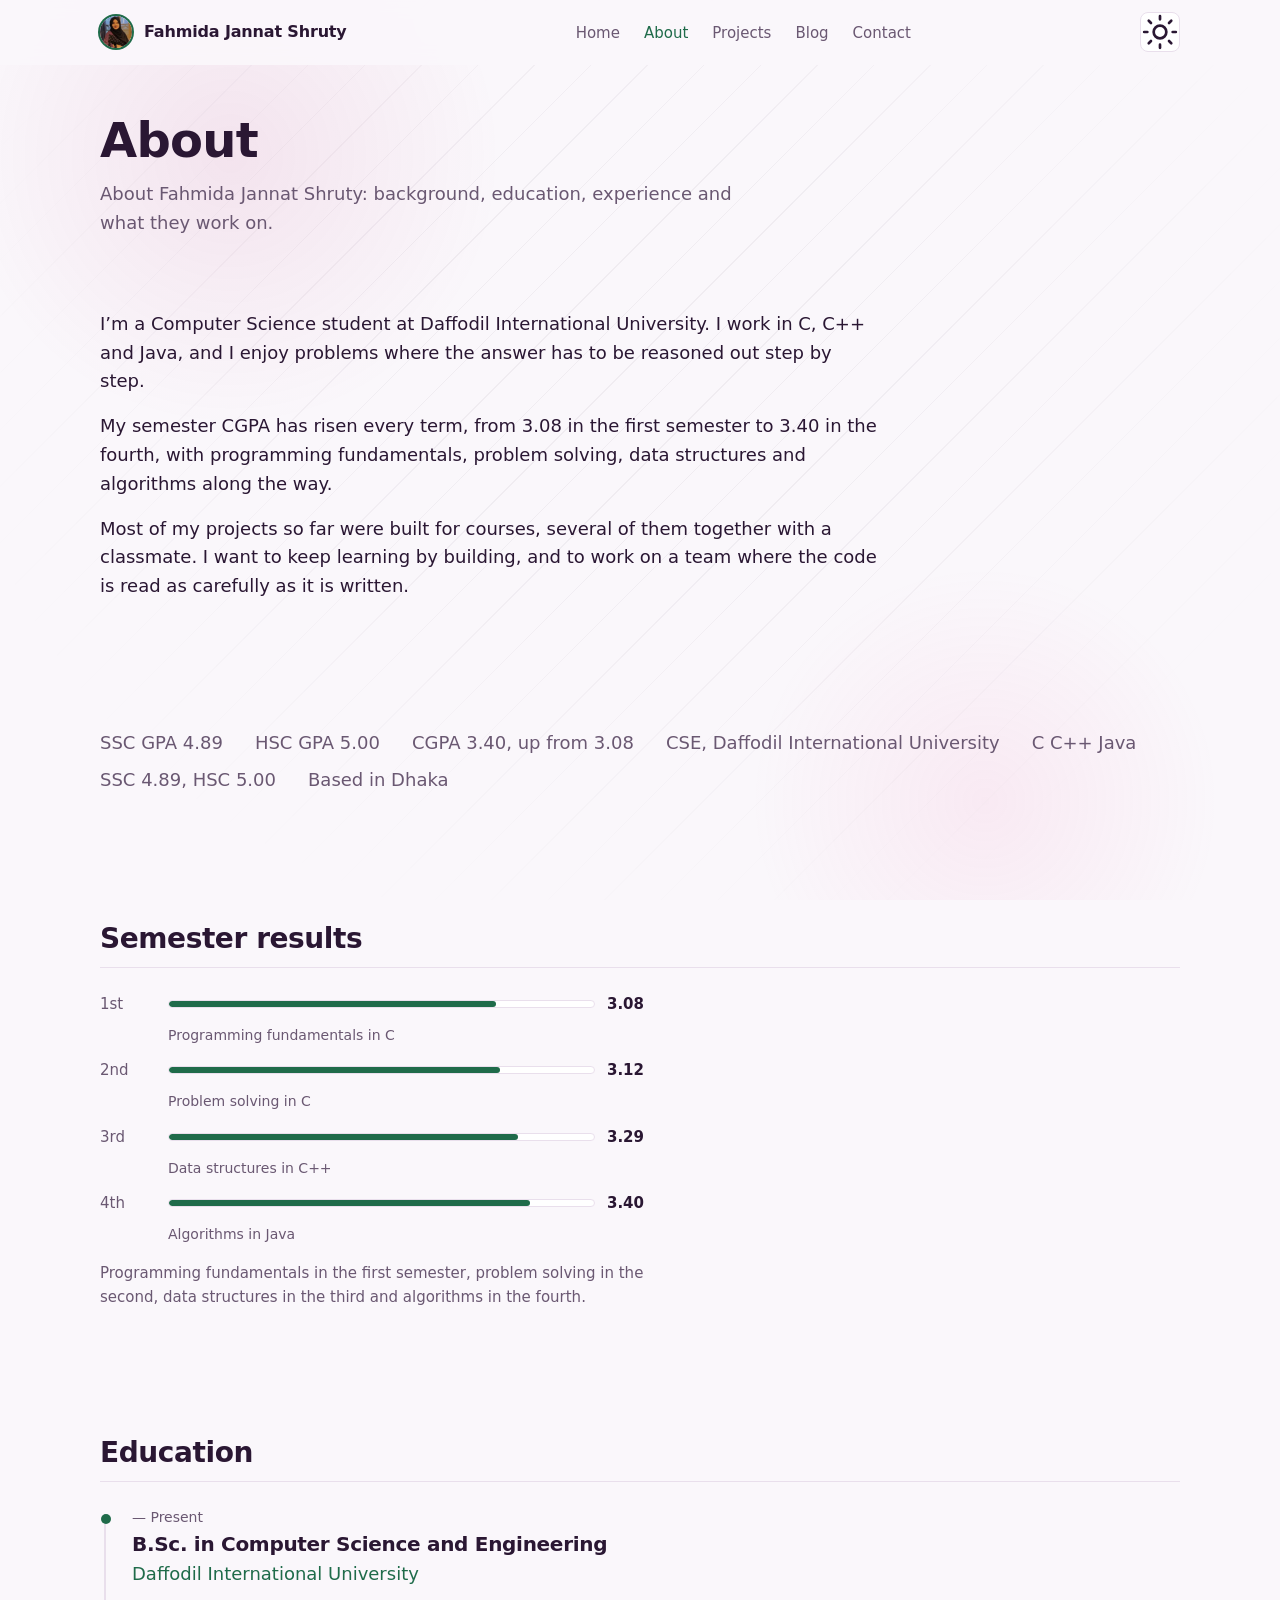
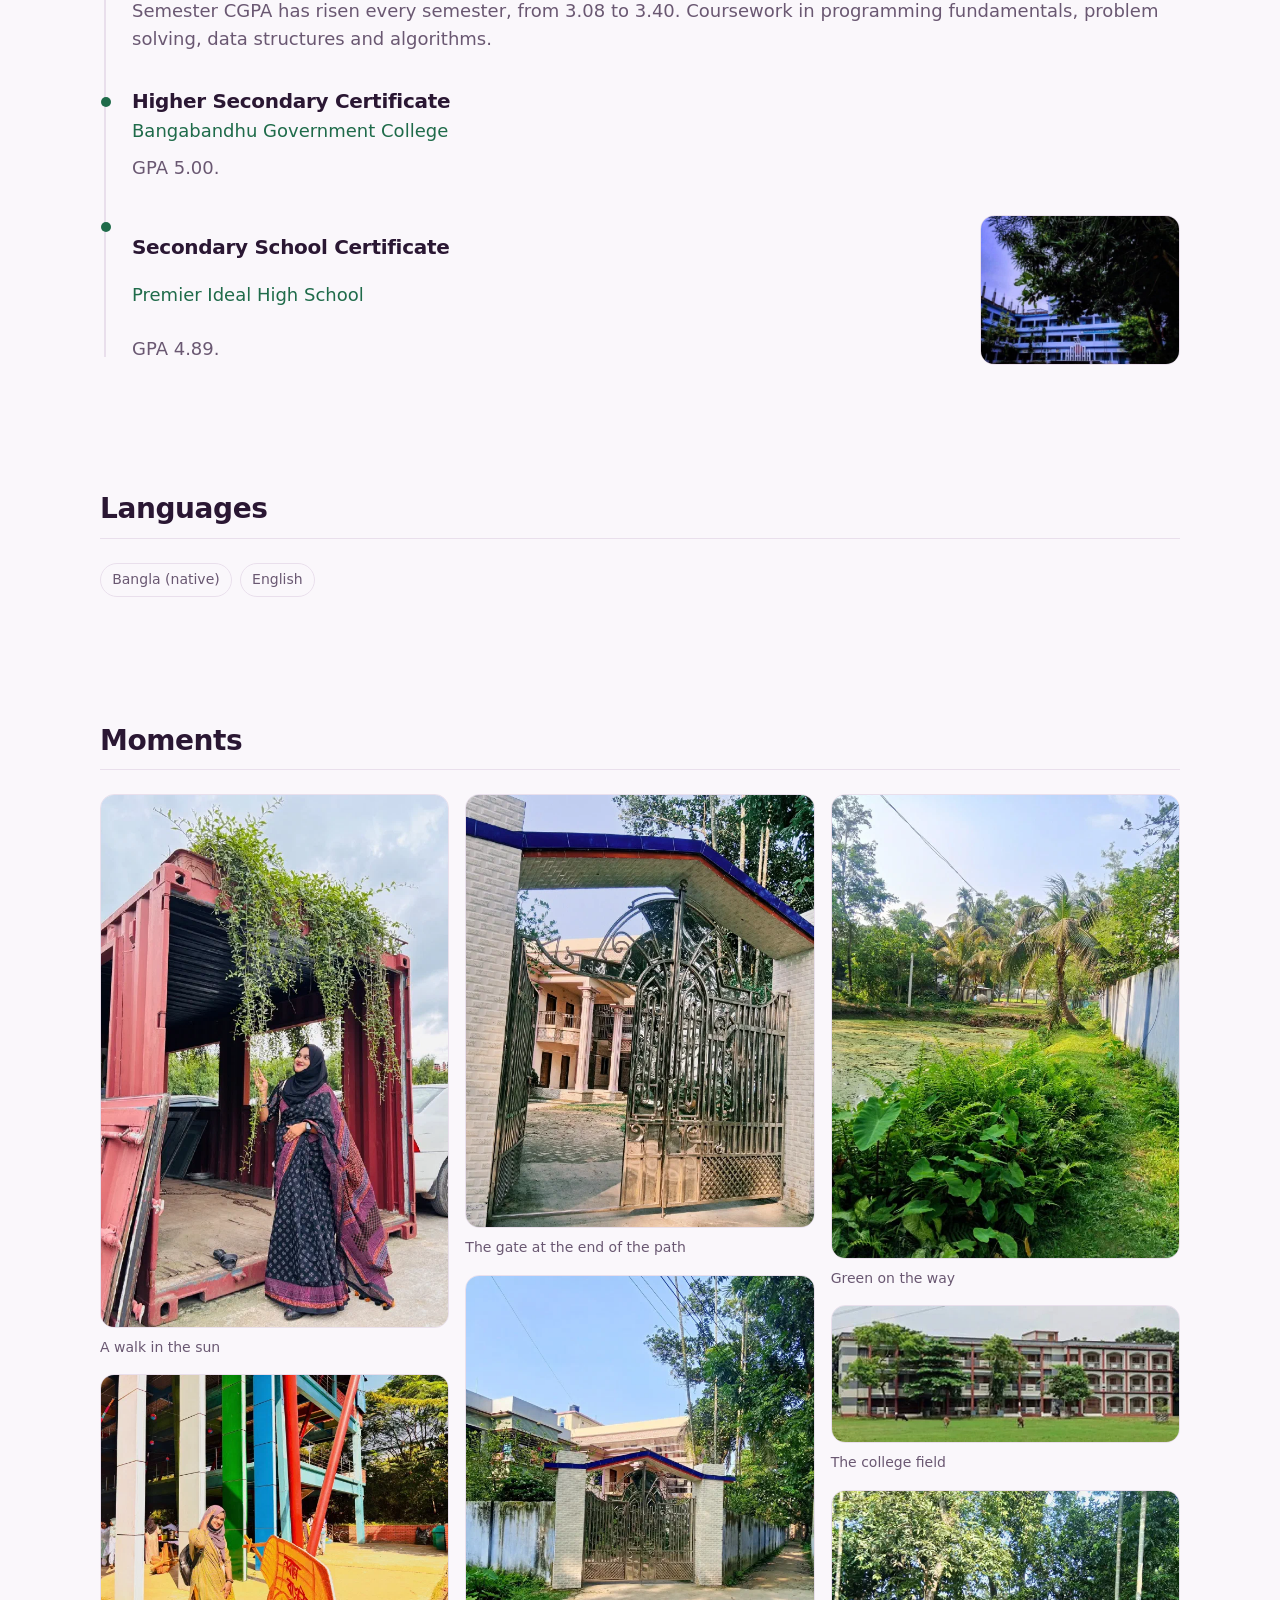
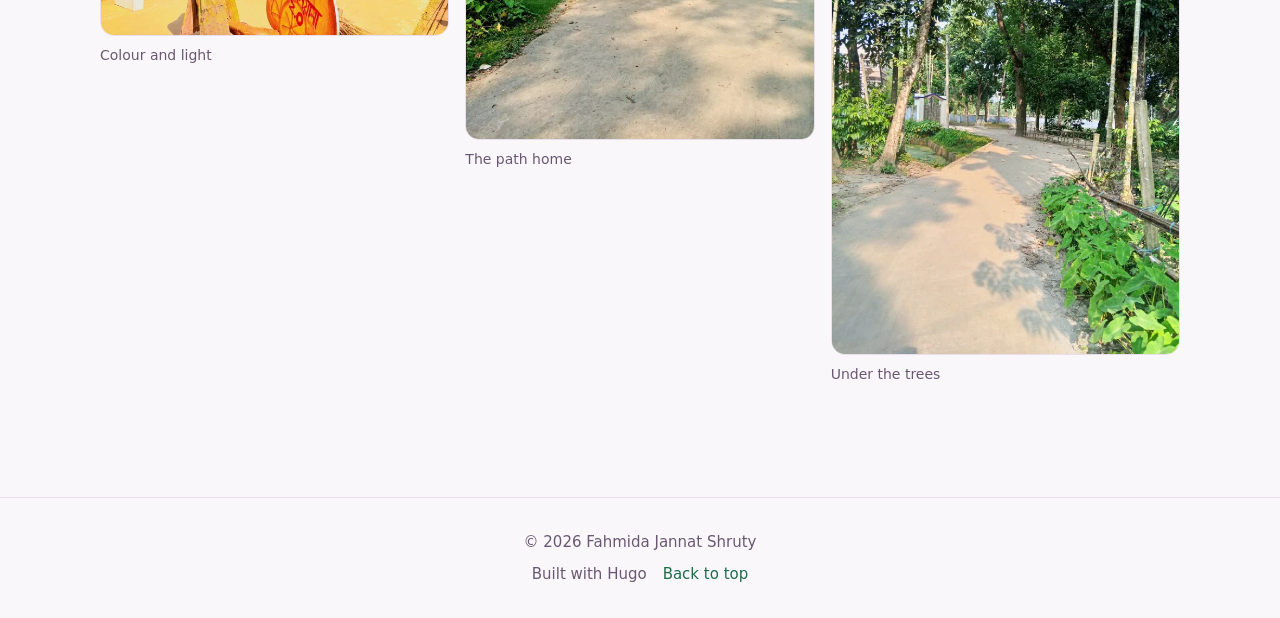
==== docs/about/index.html @ 02157980 "Add files via upload" ====
<!doctype html><html lang=en-US data-style=orchid data-layout=typographic data-theme=light><head><meta charset=utf-8><meta name=viewport content="width=device-width,initial-scale=1"><title>About — Fahmida Jannat Shruty</title><meta name=description content="About Fahmida Jannat Shruty: background, education, experience and what they work on."><link rel=canonical href=https://shruty.github.io/about/><meta property="og:type" content="article"><meta property="og:site_name" content="Fahmida Jannat Shruty"><meta property="og:title" content="About"><meta property="og:description" content="About Fahmida Jannat Shruty: background, education, experience and what they work on."><meta property="og:url" content="https://shruty.github.io/about/"><meta property="og:image" content="https://shruty.github.io/photos/avatar_hu_68aa7470102f5f14.jpg"><meta name=twitter:card content="summary_large_image"><link rel=icon type=image/svg+xml href=../favicon.svg><style>@font-face{font-family:space grotesk;font-style:normal;font-weight:300 700;font-display:swap;src:url(/fonts/space-grotesk-latin-variable.woff2)format("woff2")}@font-face{font-family:figtree;font-style:normal;font-weight:400 900;font-display:swap;src:url(/fonts/figtree-latin-variable.woff2)format("woff2")}</style><link rel=preload href=../fonts/space-grotesk-latin-variable.woff2 as=font type=font/woff2 crossorigin><link rel=stylesheet href=../css/site.min.d1e6fd24b78afa8076de297e86597bc807f535bccb686b28290a8ad70b3fa721.css integrity="sha256-0eb9JLeK+oB23il+hll7yAf1NbzLaGsoKQqK1ws/pyE="><script type=application/ld+json>{"@context":"https://schema.org","@type":"Person","address":{"@type":"PostalAddress","addressLocality":"Dhaka, Bangladesh"},"description":"I'm a Computer Science student at Daffodil International University. I work in C, C++ and Java, and I enjoy problems where the answer has to be reasoned out step by step.\n\nMy semester CGPA has risen every term, from 3.08 in the first semester to 3.40 in the fourth, with programming fundamentals, problem solving, data structures and algorithms along the way.\n\nMost of my projects so far were built for courses, several of them together with a classmate. I want to keep learning by building, and to work on a team where the code is read as carefully as it is written.","email":"shruty@example.com","image":"https://shruty.github.io/photos/avatar_hu_56fedb65d13e8ddb.webp","jobTitle":"CSE student \u0026 programmer","name":"Fahmida Jannat Shruty","sameAs":["",""],"url":"https://shruty.github.io/"}</script><script>(function(){try{var e=localStorage.getItem("theme"),t=window.matchMedia("(prefers-color-scheme: dark)").matches,n=e?e==="dark"?"dark":"light":t?"dark":"light";document.documentElement.setAttribute("data-theme",n)}catch{}})()</script></head><body class=layout--typographic><div class="page-bg page-bg--lines" aria-hidden=true><span class="page-bg__glow page-bg__glow--one"></span>
<span class="page-bg__glow page-bg__glow--two"></span></div><a class=skip-link href=#main>Skip to content</a><header class=site-header><div class="container site-header__inner"><a class=site-header__brand href=../><span class=site-header__avatar-wrap aria-hidden=true><img class=site-header__avatar src=../photos/avatar_hu_d6a264ecdbf94248.webp width=96 height=123 alt loading=lazy decoding=async>
</span><span class=site-header__name>Fahmida Jannat Shruty</span></a><nav class=site-nav id=site-nav aria-label=Main><ul class=site-nav__list><li><a href=../>Home</a></li><li><a href=../about/ aria-current=page>About</a></li><li><a href=../projects/>Projects</a></li><li><a href=../blog/>Blog</a></li><li><a href=../contact/>Contact</a></li></ul></nav><div class=site-header__actions><button class=theme-toggle id=theme-toggle type=button aria-pressed=false aria-label="Switch to dark theme">
<svg class="icon-sun" viewBox="0 0 24 24" fill="none" stroke="currentColor" stroke-width="1.7" stroke-linecap="round" stroke-linejoin="round" aria-hidden="true" focusable="false"><circle cx="12" cy="12" r="4"/><path d="M12 2v2m0 16v2M4.9 4.9l1.4 1.4M17.7 17.7l1.4 1.4M2 12h2m16 0h2M4.9 19.1l1.4-1.4M17.7 6.3l1.4-1.4"/></svg>
<svg class="icon-moon" viewBox="0 0 24 24" fill="none" stroke="currentColor" stroke-width="1.7" stroke-linecap="round" stroke-linejoin="round" aria-hidden="true" focusable="false"><path d="M21 12.8A9 9 0 1111.2 3a7 7 0 009.8 9.8z"/></svg>
</button>
<button class=menu-toggle id=menu-toggle type=button aria-expanded=false aria-controls=site-nav aria-label="Open menu">
<svg class="icon" viewBox="0 0 24 24" fill="none" stroke="currentColor" stroke-width="1.7" stroke-linecap="round" stroke-linejoin="round" aria-hidden="true" focusable="false"><path d="M3 6h18M3 12h18M3 18h18"/></svg></button></div></div></header><main id=main><section class=page-head><div class=container><h1 class=page-head__title>About</h1><p class=page-head__lead>About Fahmida Jannat Shruty: background, education, experience and what they work on.</p></div></section><section class=section><div class=container><div class=bio><p>I&rsquo;m a Computer Science student at Daffodil International University. I work in C, C++ and Java, and I enjoy problems where the answer has to be reasoned out step by step.</p><p>My semester CGPA has risen every term, from 3.08 in the first semester to 3.40 in the fourth, with programming fundamentals, problem solving, data structures and algorithms along the way.</p><p>Most of my projects so far were built for courses, several of them together with a classmate. I want to keep learning by building, and to work on a team where the code is read as carefully as it is written.</p></div></div></section><section class="section section--facts"><div class=container><ul class=facts><li class=facts__item>SSC GPA 4.89</li><li class=facts__item>HSC GPA 5.00</li><li class=facts__item>CGPA 3.40, up from 3.08</li><li class=facts__item>CSE, Daffodil International University</li><li class=facts__item>C C++ Java</li><li class=facts__item>SSC 4.89, HSC 5.00</li><li class=facts__item>Based in Dhaka</li></ul></div></section><section class="section section--grades"><div class=container><h2 class=section__title>Semester results</h2><ul class=grades><li class=grades__item><span class=grades__label>1st</span>
<span class=grades__bar aria-hidden=true><span class=grades__fill style=--grades-pct:77.0%></span>
</span><span class=grades__value>3.08</span>
<span class=grades__focus>Programming fundamentals in C</span></li><li class=grades__item><span class=grades__label>2nd</span>
<span class=grades__bar aria-hidden=true><span class=grades__fill style=--grades-pct:78.0%></span>
</span><span class=grades__value>3.12</span>
<span class=grades__focus>Problem solving in C</span></li><li class=grades__item><span class=grades__label>3rd</span>
<span class=grades__bar aria-hidden=true><span class=grades__fill style=--grades-pct:82.2%></span>
</span><span class=grades__value>3.29</span>
<span class=grades__focus>Data structures in C++</span></li><li class=grades__item><span class=grades__label>4th</span>
<span class=grades__bar aria-hidden=true><span class=grades__fill style=--grades-pct:85.0%></span>
</span><span class=grades__value>3.40</span>
<span class=grades__focus>Algorithms in Java</span></li></ul><p class=grades__note>Programming fundamentals in the first semester, problem solving in the second, data structures in the third and algorithms in the fourth.</p></div></section><section class="section section--education"><div class=container><h2 class=section__title>Education</h2><ol class=timeline><li class=timeline__item><span class=timeline__dot aria-hidden=true></span><p class=timeline__date>— Present</p><h3 class=timeline__title>B.Sc. in Computer Science and Engineering</h3><p class=timeline__org>Daffodil International University</p><p class=timeline__detail>Semester CGPA has risen every semester, from 3.08 to 3.40. Coursework in programming fundamentals, problem solving, data structures and algorithms.</p></li><li class=timeline__item><span class=timeline__dot aria-hidden=true></span><p class=timeline__date></p><h3 class=timeline__title>Higher Secondary Certificate</h3><p class=timeline__org>Bangabandhu Government College</p><p class=timeline__detail>GPA 5.00.</p></li><li class="timeline__item timeline__item--with-photo"><span class=timeline__dot aria-hidden=true></span><p class=timeline__date></p><h3 class=timeline__title>Secondary School Certificate</h3><p class=timeline__org>Premier Ideal High School</p><p class=timeline__detail>GPA 4.89.</p><div class=timeline__media><img src=../photos/edu-3_hu_98fab7e9777322ff.webp srcset="../photos/edu-3_hu_98fab7e9777322ff.webp 480w, ../photos/edu-3_hu_c82eab82dd700d9f.webp 868w" sizes="(max-width: 720px) 100vw, 200px" width=480 height=458 alt="Premier Ideal High School photo" class=timeline__img loading=lazy decoding=async></div></li></ol></div></section><section class="section section--languages"><div class=container><h2 class=section__title>Languages</h2><ul class=skills__items><li class=pill>Bangla (native)</li><li class=pill>English</li></ul></div></section><section class="section section--gallery" id=gallery><div class=container><h2 class=section__title>Moments</h2><ul class=gallery><li class=gallery__item><button class=gallery__button type=button data-lightbox-src=../photos/gallery/moment-1_hu_9b8fba60d9e57c95.webp data-lightbox-alt="A walk in the sun" data-lightbox-caption="A walk in the sun">
<img class=gallery__img src=../photos/gallery/moment-1_hu_9e24b77e857daa34.webp width=640 height=980 alt="A walk in the sun" loading=lazy decoding=async>
<span class=gallery__caption aria-hidden=true>A walk in the sun</span></button></li><li class=gallery__item><button class=gallery__button type=button data-lightbox-src=../photos/gallery/moment-2_hu_89fbbf055d561de8.webp data-lightbox-alt="Colour and light" data-lightbox-caption="Colour and light">
<img class=gallery__img src=../photos/gallery/moment-2_hu_3f772bf811a012ea.webp width=640 height=480 alt="Colour and light" loading=lazy decoding=async>
<span class=gallery__caption aria-hidden=true>Colour and light</span></button></li><li class=gallery__item><button class=gallery__button type=button data-lightbox-src=../photos/gallery/gate_hu_f8d7190be7d67afa.webp data-lightbox-alt="The gate at the end of the path" data-lightbox-caption="The gate at the end of the path">
<img class=gallery__img src=../photos/gallery/gate_hu_286d167864d486a7.webp width=640 height=797 alt="The gate at the end of the path" loading=lazy decoding=async>
<span class=gallery__caption aria-hidden=true>The gate at the end of the path</span></button></li><li class=gallery__item><button class=gallery__button type=button data-lightbox-src=../photos/gallery/path_hu_97eca7948548c0b4.webp data-lightbox-alt="The path home" data-lightbox-caption="The path home">
<img class=gallery__img src=../photos/gallery/path_hu_7228862a2c09d7cc.webp width=640 height=853 alt="The path home" loading=lazy decoding=async>
<span class=gallery__caption aria-hidden=true>The path home</span></button></li><li class=gallery__item><button class=gallery__button type=button data-lightbox-src=../photos/gallery/green_hu_750ab3401ebd2712.webp data-lightbox-alt="Green on the way" data-lightbox-caption="Green on the way">
<img class=gallery__img src=../photos/gallery/green_hu_439dc48547b59c64.webp width=640 height=853 alt="Green on the way" loading=lazy decoding=async>
<span class=gallery__caption aria-hidden=true>Green on the way</span></button></li><li class=gallery__item><button class=gallery__button type=button data-lightbox-src=../photos/gallery/college_hu_e313ee4f2dafd57b.webp data-lightbox-alt="The college field" data-lightbox-caption="The college field">
<img class=gallery__img src=../photos/gallery/college_hu_9d874476e7ae9b25.webp width=640 height=251 alt="The college field" loading=lazy decoding=async>
<span class=gallery__caption aria-hidden=true>The college field</span></button></li><li class=gallery__item><button class=gallery__button type=button data-lightbox-src=../photos/gallery/trees_hu_f1c841b1675f166c.webp data-lightbox-alt="Under the trees" data-lightbox-caption="Under the trees">
<img class=gallery__img src=../photos/gallery/trees_hu_18b3cd13aafb1391.webp width=640 height=853 alt="Under the trees" loading=lazy decoding=async>
<span class=gallery__caption aria-hidden=true>Under the trees</span></button></li></ul></div></section></main><footer class=site-footer><div class="container site-footer__inner"><p class=site-footer__copy>&copy; 2026 Fahmida Jannat Shruty</p><p class=site-footer__meta><span>Built with Hugo</span>
<a href=#main class=site-footer__top>Back to top</a></p></div></footer><dialog class=lightbox id=lightbox aria-label="Enlarged image"><div class=lightbox__inner><img class=lightbox__img src alt aria-hidden=true><p class=lightbox__caption hidden></p></div><form method=dialog class=lightbox__close-form><button class=lightbox__close type=submit aria-label="Close image">
<span aria-hidden=true>&#215;</span></button></form></dialog><script src=../js/theme.min.14aecf5eef3204328cf4b04181f04aae7720658917c97ae345e6bbc055850e3c.js integrity="sha256-FK7PXu8yBDKM9LBBgfBKrncgZYkXyXrjRea7wFWFDjw=" defer></script></body></html>
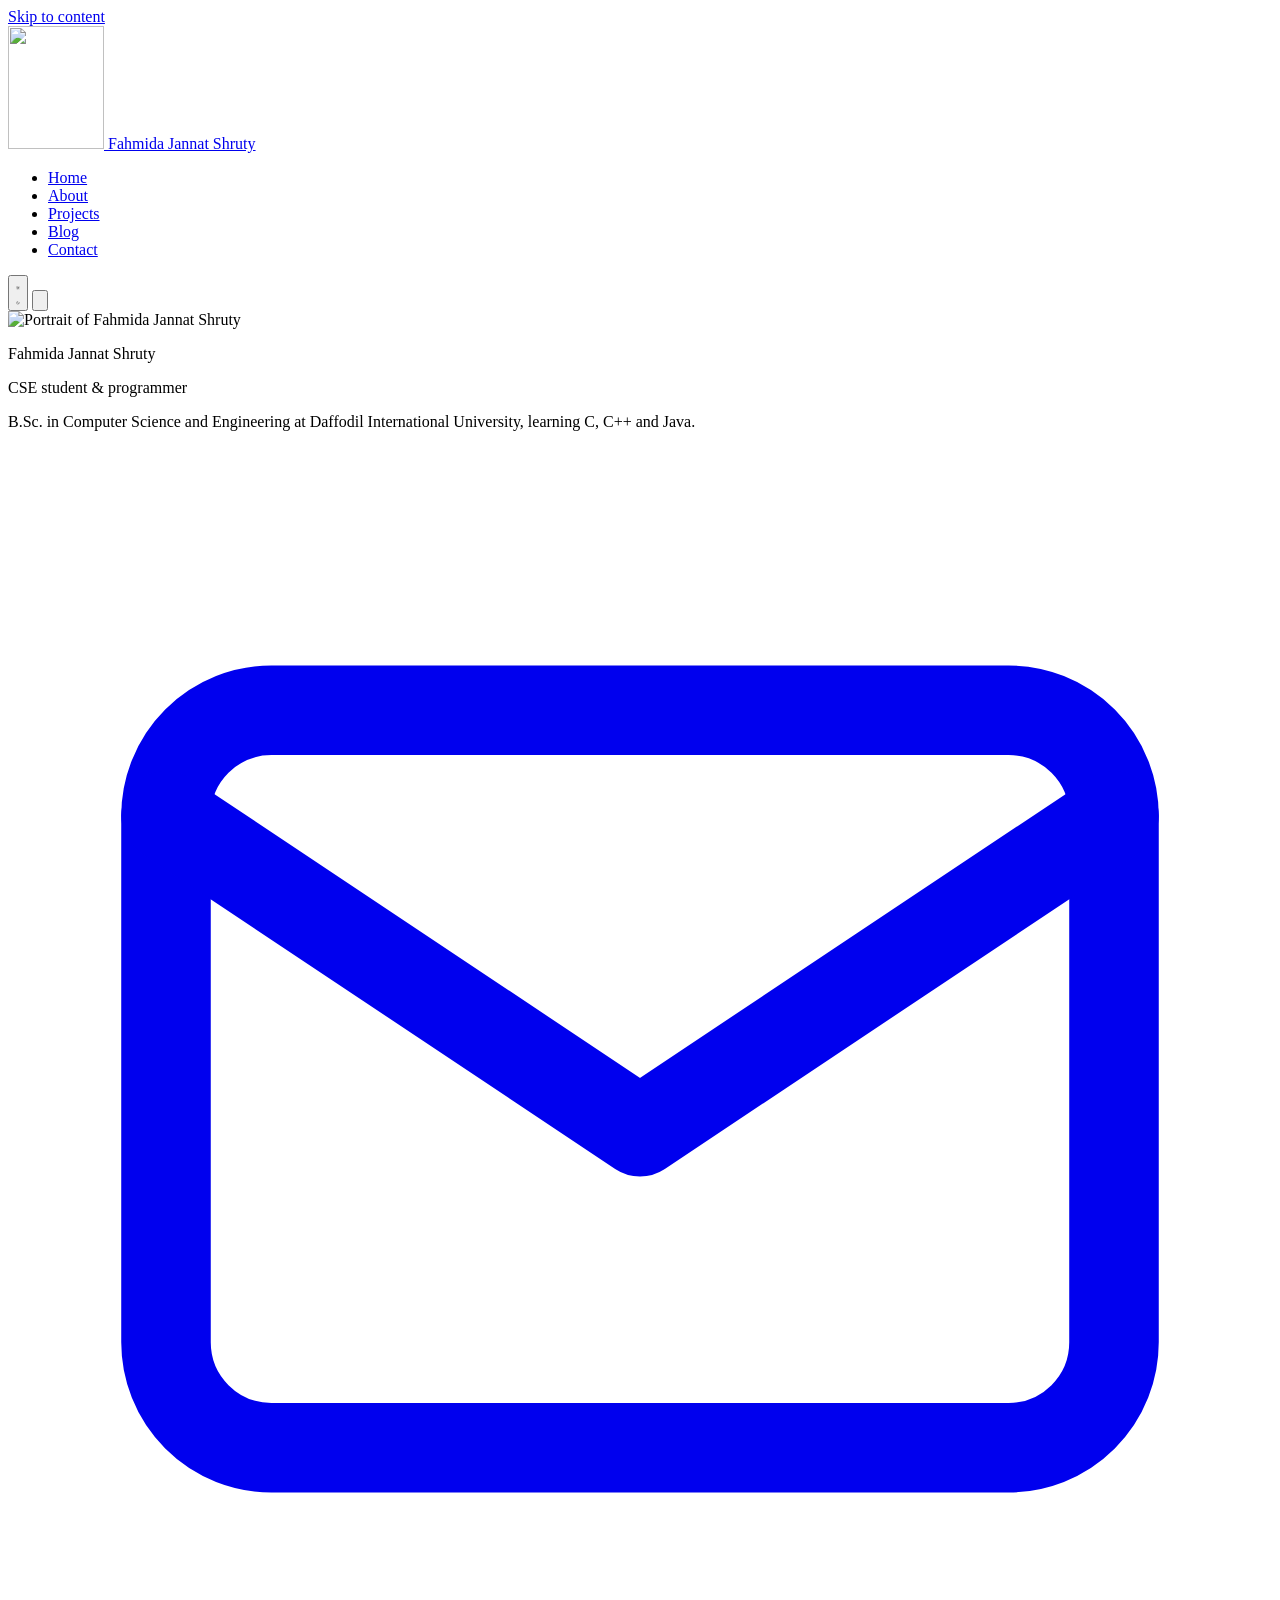
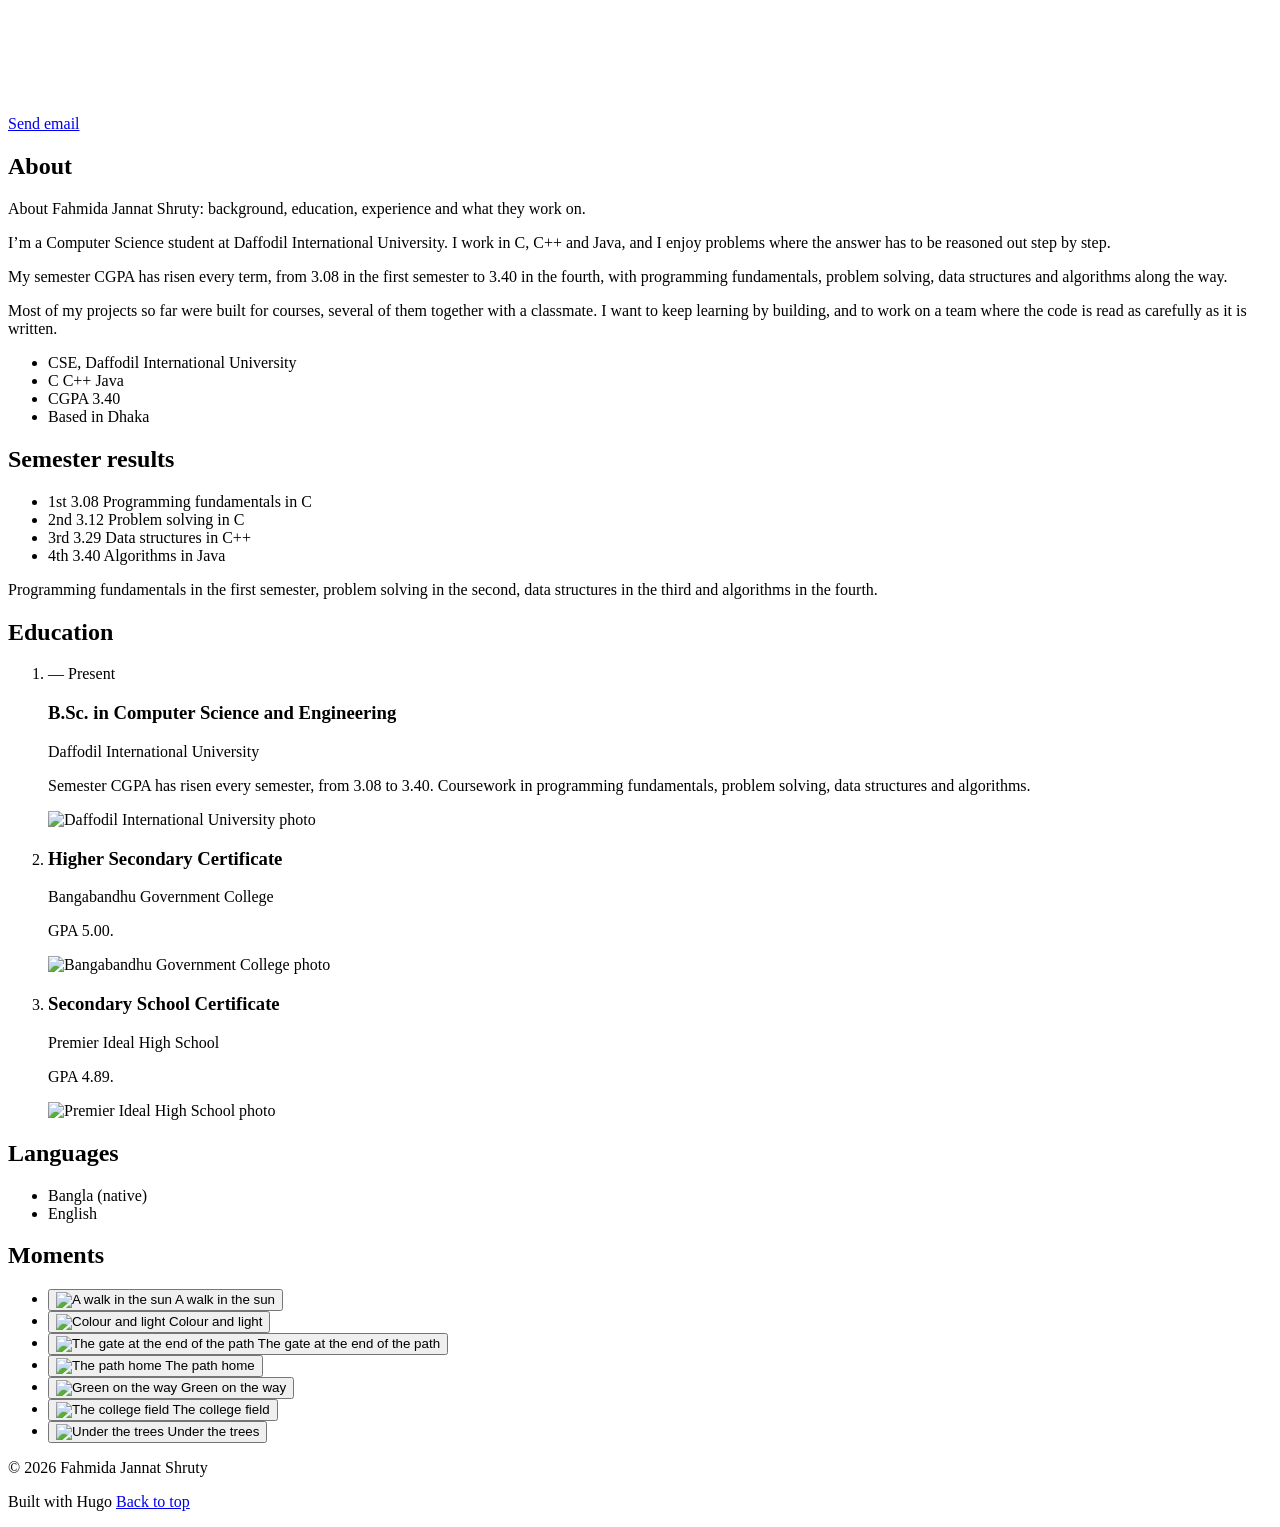
==== commit 992850df: "Add files via upload" ====
--- a/docs/about/index.html
+++ b/docs/about/index.html
@@ -1,11 +1,12 @@
-<!doctype html><html lang=en-US data-style=orchid data-layout=typographic data-theme=light><head><meta charset=utf-8><meta name=viewport content="width=device-width,initial-scale=1"><title>About — Fahmida Jannat Shruty</title><meta name=description content="About Fahmida Jannat Shruty: background, education, experience and what they work on."><link rel=canonical href=https://shruty.github.io/about/><meta property="og:type" content="article"><meta property="og:site_name" content="Fahmida Jannat Shruty"><meta property="og:title" content="About"><meta property="og:description" content="About Fahmida Jannat Shruty: background, education, experience and what they work on."><meta property="og:url" content="https://shruty.github.io/about/"><meta property="og:image" content="https://shruty.github.io/photos/avatar_hu_68aa7470102f5f14.jpg"><meta name=twitter:card content="summary_large_image"><link rel=icon type=image/svg+xml href=../favicon.svg><style>@font-face{font-family:space grotesk;font-style:normal;font-weight:300 700;font-display:swap;src:url(/fonts/space-grotesk-latin-variable.woff2)format("woff2")}@font-face{font-family:figtree;font-style:normal;font-weight:400 900;font-display:swap;src:url(/fonts/figtree-latin-variable.woff2)format("woff2")}</style><link rel=preload href=../fonts/space-grotesk-latin-variable.woff2 as=font type=font/woff2 crossorigin><link rel=stylesheet href=../css/site.min.d1e6fd24b78afa8076de297e86597bc807f535bccb686b28290a8ad70b3fa721.css integrity="sha256-0eb9JLeK+oB23il+hll7yAf1NbzLaGsoKQqK1ws/pyE="><script type=application/ld+json>{"@context":"https://schema.org","@type":"Person","address":{"@type":"PostalAddress","addressLocality":"Dhaka, Bangladesh"},"description":"I'm a Computer Science student at Daffodil International University. I work in C, C++ and Java, and I enjoy problems where the answer has to be reasoned out step by step.\n\nMy semester CGPA has risen every term, from 3.08 in the first semester to 3.40 in the fourth, with programming fundamentals, problem solving, data structures and algorithms along the way.\n\nMost of my projects so far were built for courses, several of them together with a classmate. I want to keep learning by building, and to work on a team where the code is read as carefully as it is written.","email":"shruty@example.com","image":"https://shruty.github.io/photos/avatar_hu_56fedb65d13e8ddb.webp","jobTitle":"CSE student \u0026 programmer","name":"Fahmida Jannat Shruty","sameAs":["",""],"url":"https://shruty.github.io/"}</script><script>(function(){try{var e=localStorage.getItem("theme"),t=window.matchMedia("(prefers-color-scheme: dark)").matches,n=e?e==="dark"?"dark":"light":t?"dark":"light";document.documentElement.setAttribute("data-theme",n)}catch{}})()</script></head><body class=layout--typographic><div class="page-bg page-bg--lines" aria-hidden=true><span class="page-bg__glow page-bg__glow--one"></span>
-<span class="page-bg__glow page-bg__glow--two"></span></div><a class=skip-link href=#main>Skip to content</a><header class=site-header><div class="container site-header__inner"><a class=site-header__brand href=../><span class=site-header__avatar-wrap aria-hidden=true><img class=site-header__avatar src=../photos/avatar_hu_d6a264ecdbf94248.webp width=96 height=123 alt loading=lazy decoding=async>
-</span><span class=site-header__name>Fahmida Jannat Shruty</span></a><nav class=site-nav id=site-nav aria-label=Main><ul class=site-nav__list><li><a href=../>Home</a></li><li><a href=../about/ aria-current=page>About</a></li><li><a href=../projects/>Projects</a></li><li><a href=../blog/>Blog</a></li><li><a href=../contact/>Contact</a></li></ul></nav><div class=site-header__actions><button class=theme-toggle id=theme-toggle type=button aria-pressed=false aria-label="Switch to dark theme">
+<!doctype html><html lang=en-US data-style=orchid data-layout=sidebar data-theme=light><head><meta charset=utf-8><meta name=viewport content="width=device-width,initial-scale=1"><title>About — Fahmida Jannat Shruty</title><meta name=description content="About Fahmida Jannat Shruty: background, education, experience and what they work on."><link rel=canonical href=https://252-15-826-sketch.github.io/shruti/about/><meta property="og:type" content="article"><meta property="og:site_name" content="Fahmida Jannat Shruty"><meta property="og:title" content="About"><meta property="og:description" content="About Fahmida Jannat Shruty: background, education, experience and what they work on."><meta property="og:url" content="https://252-15-826-sketch.github.io/shruti/about/"><meta property="og:image" content="https://252-15-826-sketch.github.io/shruti/photos/avatar_hu_68aa7470102f5f14.jpg"><meta name=twitter:card content="summary_large_image"><link rel=icon type=image/svg+xml href=../shruti/favicon.svg><style>@font-face{font-family:space grotesk;font-style:normal;font-weight:300 700;font-display:swap;src:url(/shruti/fonts/space-grotesk-latin-variable.woff2)format("woff2")}@font-face{font-family:figtree;font-style:normal;font-weight:400 900;font-display:swap;src:url(/shruti/fonts/figtree-latin-variable.woff2)format("woff2")}</style><link rel=preload href=../shruti/fonts/space-grotesk-latin-variable.woff2 as=font type=font/woff2 crossorigin><link rel=stylesheet href=../shruti/css/site.min.e662bc94b65906fa1fcacba8a5786c2b5449b8b463b8fdb245982563c05df388.css integrity="sha256-5mK8lLZZBvofysuopXhsK1RJuLRjuP2yRZglY8Bd84g="><script type=application/ld+json>{"@context":"https://schema.org","@type":"Person","address":{"@type":"PostalAddress","addressLocality":"Dhaka, Bangladesh"},"description":"I'm a Computer Science student at Daffodil International University. I work in C, C++ and Java, and I enjoy problems where the answer has to be reasoned out step by step.\n\nMy semester CGPA has risen every term, from 3.08 in the first semester to 3.40 in the fourth, with programming fundamentals, problem solving, data structures and algorithms along the way.\n\nMost of my projects so far were built for courses, several of them together with a classmate. I want to keep learning by building, and to work on a team where the code is read as carefully as it is written.","email":"shruty@example.com","image":"https://252-15-826-sketch.github.io/shruti/photos/avatar_hu_56fedb65d13e8ddb.webp","jobTitle":"CSE student \u0026 programmer","name":"Fahmida Jannat Shruty","sameAs":["",""],"url":"https://252-15-826-sketch.github.io/shruti/"}</script><script>(function(){try{var e=localStorage.getItem("theme"),t=window.matchMedia("(prefers-color-scheme: dark)").matches,n=e?e==="dark"?"dark":"light":t?"dark":"light";document.documentElement.setAttribute("data-theme",n)}catch{}})()</script></head><body class="layout--sidebar layout--sidebar-right"><div class="page-bg page-bg--lines" aria-hidden=true><span class="page-bg__glow page-bg__glow--one"></span>
+<span class="page-bg__glow page-bg__glow--two"></span></div><a class=skip-link href=#main>Skip to content</a><header class=site-header><div class="container site-header__inner"><a class=site-header__brand href=../shruti/><span class=site-header__avatar-wrap aria-hidden=true><img class=site-header__avatar src=../shruti/photos/avatar_hu_d6a264ecdbf94248.webp width=96 height=123 alt loading=lazy decoding=async>
+</span><span class=site-header__name>Fahmida Jannat Shruty</span></a><nav class=site-nav id=site-nav aria-label=Main><ul class=site-nav__list><li><a href=../shruti/ aria-current=page>Home</a></li><li><a href=../shruti/about/ aria-current=page>About</a></li><li><a href=../shruti/projects/>Projects</a></li><li><a href=../shruti/blog/>Blog</a></li><li><a href=../shruti/contact/>Contact</a></li></ul></nav><div class=site-header__actions><button class=theme-toggle id=theme-toggle type=button aria-pressed=false aria-label="Switch to dark theme">
 <svg class="icon-sun" viewBox="0 0 24 24" fill="none" stroke="currentColor" stroke-width="1.7" stroke-linecap="round" stroke-linejoin="round" aria-hidden="true" focusable="false"><circle cx="12" cy="12" r="4"/><path d="M12 2v2m0 16v2M4.9 4.9l1.4 1.4M17.7 17.7l1.4 1.4M2 12h2m16 0h2M4.9 19.1l1.4-1.4M17.7 6.3l1.4-1.4"/></svg>
 <svg class="icon-moon" viewBox="0 0 24 24" fill="none" stroke="currentColor" stroke-width="1.7" stroke-linecap="round" stroke-linejoin="round" aria-hidden="true" focusable="false"><path d="M21 12.8A9 9 0 1111.2 3a7 7 0 009.8 9.8z"/></svg>
 </button>
 <button class=menu-toggle id=menu-toggle type=button aria-expanded=false aria-controls=site-nav aria-label="Open menu">
-<svg class="icon" viewBox="0 0 24 24" fill="none" stroke="currentColor" stroke-width="1.7" stroke-linecap="round" stroke-linejoin="round" aria-hidden="true" focusable="false"><path d="M3 6h18M3 12h18M3 18h18"/></svg></button></div></div></header><main id=main><section class=page-head><div class=container><h1 class=page-head__title>About</h1><p class=page-head__lead>About Fahmida Jannat Shruty: background, education, experience and what they work on.</p></div></section><section class=section><div class=container><div class=bio><p>I&rsquo;m a Computer Science student at Daffodil International University. I work in C, C++ and Java, and I enjoy problems where the answer has to be reasoned out step by step.</p><p>My semester CGPA has risen every term, from 3.08 in the first semester to 3.40 in the fourth, with programming fundamentals, problem solving, data structures and algorithms along the way.</p><p>Most of my projects so far were built for courses, several of them together with a classmate. I want to keep learning by building, and to work on a team where the code is read as carefully as it is written.</p></div></div></section><section class="section section--facts"><div class=container><ul class=facts><li class=facts__item>SSC GPA 4.89</li><li class=facts__item>HSC GPA 5.00</li><li class=facts__item>CGPA 3.40, up from 3.08</li><li class=facts__item>CSE, Daffodil International University</li><li class=facts__item>C C++ Java</li><li class=facts__item>SSC 4.89, HSC 5.00</li><li class=facts__item>Based in Dhaka</li></ul></div></section><section class="section section--grades"><div class=container><h2 class=section__title>Semester results</h2><ul class=grades><li class=grades__item><span class=grades__label>1st</span>
+<svg class="icon" viewBox="0 0 24 24" fill="none" stroke="currentColor" stroke-width="1.7" stroke-linecap="round" stroke-linejoin="round" aria-hidden="true" focusable="false"><path d="M3 6h18M3 12h18M3 18h18"/></svg></button></div></div></header><main id=main><div class=page-aside><aside class=hero__aside><div class=hero__media><img src=../shruti/photos/profile_hu_fc8407f03d268a45.webp srcset="../shruti/photos/profile_hu_fc8407f03d268a45.webp 480w, ../shruti/photos/profile_hu_7ace42c278f77191.webp 960w" sizes="(max-width: 720px) 78vw, (max-width: 1100px) 340px, 320px" width=960 height=1147 alt="Portrait of Fahmida Jannat Shruty" class=hero__photo-img loading=eager fetchpriority=high decoding=async></div><div class="hero__text hero__text--compact"><p class=hero__name>Fahmida Jannat Shruty</p><p class=hero__role>CSE student & programmer</p><p class=hero__now>B.Sc. in Computer Science and Engineering at Daffodil International University, learning C, C++ and Java.</p><div class=hero__actions><a class="btn btn--secondary" href=mailto:shruty@example.com><svg class="btn__icon" viewBox="0 0 24 24" fill="none" stroke="currentColor" stroke-width="1.7" stroke-linecap="round" stroke-linejoin="round" aria-hidden="true" focusable="false"><rect x="3" y="5" width="18" height="14" rx="2"/><path d="M3 7l9 6 9-6"/></svg>
+<span>Send email</span></a></div></div></aside></div><section class=page-head><div class=container><h1 class=page-head__title>About</h1><p class=page-head__lead>About Fahmida Jannat Shruty: background, education, experience and what they work on.</p></div></section><section class=section><div class=container><div class=bio><p>I&rsquo;m a Computer Science student at Daffodil International University. I work in C, C++ and Java, and I enjoy problems where the answer has to be reasoned out step by step.</p><p>My semester CGPA has risen every term, from 3.08 in the first semester to 3.40 in the fourth, with programming fundamentals, problem solving, data structures and algorithms along the way.</p><p>Most of my projects so far were built for courses, several of them together with a classmate. I want to keep learning by building, and to work on a team where the code is read as carefully as it is written.</p></div></div></section><section class="section section--facts"><div class=container><ul class=facts><li class=facts__item>CSE, Daffodil International University</li><li class=facts__item>C C++ Java</li><li class=facts__item>CGPA 3.40</li><li class=facts__item>Based in Dhaka</li></ul></div></section><section class="section section--grades"><div class=container><h2 class=section__title>Semester results</h2><ul class=grades><li class=grades__item><span class=grades__label>1st</span>
 <span class=grades__bar aria-hidden=true><span class=grades__fill style=--grades-pct:77.0%></span>
 </span><span class=grades__value>3.08</span>
 <span class=grades__focus>Programming fundamentals in C</span></li><li class=grades__item><span class=grades__label>2nd</span>
@@ -17,20 +18,20 @@
 <span class=grades__focus>Data structures in C++</span></li><li class=grades__item><span class=grades__label>4th</span>
 <span class=grades__bar aria-hidden=true><span class=grades__fill style=--grades-pct:85.0%></span>
 </span><span class=grades__value>3.40</span>
-<span class=grades__focus>Algorithms in Java</span></li></ul><p class=grades__note>Programming fundamentals in the first semester, problem solving in the second, data structures in the third and algorithms in the fourth.</p></div></section><section class="section section--education"><div class=container><h2 class=section__title>Education</h2><ol class=timeline><li class=timeline__item><span class=timeline__dot aria-hidden=true></span><p class=timeline__date>— Present</p><h3 class=timeline__title>B.Sc. in Computer Science and Engineering</h3><p class=timeline__org>Daffodil International University</p><p class=timeline__detail>Semester CGPA has risen every semester, from 3.08 to 3.40. Coursework in programming fundamentals, problem solving, data structures and algorithms.</p></li><li class=timeline__item><span class=timeline__dot aria-hidden=true></span><p class=timeline__date></p><h3 class=timeline__title>Higher Secondary Certificate</h3><p class=timeline__org>Bangabandhu Government College</p><p class=timeline__detail>GPA 5.00.</p></li><li class="timeline__item timeline__item--with-photo"><span class=timeline__dot aria-hidden=true></span><p class=timeline__date></p><h3 class=timeline__title>Secondary School Certificate</h3><p class=timeline__org>Premier Ideal High School</p><p class=timeline__detail>GPA 4.89.</p><div class=timeline__media><img src=../photos/edu-3_hu_98fab7e9777322ff.webp srcset="../photos/edu-3_hu_98fab7e9777322ff.webp 480w, ../photos/edu-3_hu_c82eab82dd700d9f.webp 868w" sizes="(max-width: 720px) 100vw, 200px" width=480 height=458 alt="Premier Ideal High School photo" class=timeline__img loading=lazy decoding=async></div></li></ol></div></section><section class="section section--languages"><div class=container><h2 class=section__title>Languages</h2><ul class=skills__items><li class=pill>Bangla (native)</li><li class=pill>English</li></ul></div></section><section class="section section--gallery" id=gallery><div class=container><h2 class=section__title>Moments</h2><ul class=gallery><li class=gallery__item><button class=gallery__button type=button data-lightbox-src=../photos/gallery/moment-1_hu_9b8fba60d9e57c95.webp data-lightbox-alt="A walk in the sun" data-lightbox-caption="A walk in the sun">
-<img class=gallery__img src=../photos/gallery/moment-1_hu_9e24b77e857daa34.webp width=640 height=980 alt="A walk in the sun" loading=lazy decoding=async>
-<span class=gallery__caption aria-hidden=true>A walk in the sun</span></button></li><li class=gallery__item><button class=gallery__button type=button data-lightbox-src=../photos/gallery/moment-2_hu_89fbbf055d561de8.webp data-lightbox-alt="Colour and light" data-lightbox-caption="Colour and light">
-<img class=gallery__img src=../photos/gallery/moment-2_hu_3f772bf811a012ea.webp width=640 height=480 alt="Colour and light" loading=lazy decoding=async>
-<span class=gallery__caption aria-hidden=true>Colour and light</span></button></li><li class=gallery__item><button class=gallery__button type=button data-lightbox-src=../photos/gallery/gate_hu_f8d7190be7d67afa.webp data-lightbox-alt="The gate at the end of the path" data-lightbox-caption="The gate at the end of the path">
-<img class=gallery__img src=../photos/gallery/gate_hu_286d167864d486a7.webp width=640 height=797 alt="The gate at the end of the path" loading=lazy decoding=async>
-<span class=gallery__caption aria-hidden=true>The gate at the end of the path</span></button></li><li class=gallery__item><button class=gallery__button type=button data-lightbox-src=../photos/gallery/path_hu_97eca7948548c0b4.webp data-lightbox-alt="The path home" data-lightbox-caption="The path home">
-<img class=gallery__img src=../photos/gallery/path_hu_7228862a2c09d7cc.webp width=640 height=853 alt="The path home" loading=lazy decoding=async>
-<span class=gallery__caption aria-hidden=true>The path home</span></button></li><li class=gallery__item><button class=gallery__button type=button data-lightbox-src=../photos/gallery/green_hu_750ab3401ebd2712.webp data-lightbox-alt="Green on the way" data-lightbox-caption="Green on the way">
-<img class=gallery__img src=../photos/gallery/green_hu_439dc48547b59c64.webp width=640 height=853 alt="Green on the way" loading=lazy decoding=async>
-<span class=gallery__caption aria-hidden=true>Green on the way</span></button></li><li class=gallery__item><button class=gallery__button type=button data-lightbox-src=../photos/gallery/college_hu_e313ee4f2dafd57b.webp data-lightbox-alt="The college field" data-lightbox-caption="The college field">
-<img class=gallery__img src=../photos/gallery/college_hu_9d874476e7ae9b25.webp width=640 height=251 alt="The college field" loading=lazy decoding=async>
-<span class=gallery__caption aria-hidden=true>The college field</span></button></li><li class=gallery__item><button class=gallery__button type=button data-lightbox-src=../photos/gallery/trees_hu_f1c841b1675f166c.webp data-lightbox-alt="Under the trees" data-lightbox-caption="Under the trees">
-<img class=gallery__img src=../photos/gallery/trees_hu_18b3cd13aafb1391.webp width=640 height=853 alt="Under the trees" loading=lazy decoding=async>
+<span class=grades__focus>Algorithms in Java</span></li></ul><p class=grades__note>Programming fundamentals in the first semester, problem solving in the second, data structures in the third and algorithms in the fourth.</p></div></section><section class="section section--education"><div class=container><h2 class=section__title>Education</h2><ol class=timeline><li class="timeline__item timeline__item--with-photo"><span class=timeline__dot aria-hidden=true></span><p class=timeline__date>— Present</p><h3 class=timeline__title>B.Sc. in Computer Science and Engineering</h3><p class=timeline__org>Daffodil International University</p><p class=timeline__detail>Semester CGPA has risen every semester, from 3.08 to 3.40. Coursework in programming fundamentals, problem solving, data structures and algorithms.</p><div class=timeline__media><img src=../shruti/photos/edu-1_hu_e4cac9e61a03a7a4.webp srcset="../shruti/photos/edu-1_hu_e4cac9e61a03a7a4.webp 480w, ../shruti/photos/edu-1_hu_750a3eb8e462948a.webp 678w" sizes="(max-width: 720px) 100vw, 200px" width=480 height=320 alt="Daffodil International University photo" class=timeline__img loading=lazy decoding=async></div></li><li class="timeline__item timeline__item--with-photo"><span class=timeline__dot aria-hidden=true></span><p class=timeline__date></p><h3 class=timeline__title>Higher Secondary Certificate</h3><p class=timeline__org>Bangabandhu Government College</p><p class=timeline__detail>GPA 5.00.</p><div class=timeline__media><img src=../shruti/photos/edu-2_hu_2fbe4729e3ff0e4b.webp srcset="../shruti/photos/edu-2_hu_2fbe4729e3ff0e4b.webp 480w, ../shruti/photos/edu-2_hu_de13d5ca9e02c589.webp 714w" sizes="(max-width: 720px) 100vw, 200px" width=480 height=188 alt="Bangabandhu Government College photo" class=timeline__img loading=lazy decoding=async></div></li><li class="timeline__item timeline__item--with-photo"><span class=timeline__dot aria-hidden=true></span><p class=timeline__date></p><h3 class=timeline__title>Secondary School Certificate</h3><p class=timeline__org>Premier Ideal High School</p><p class=timeline__detail>GPA 4.89.</p><div class=timeline__media><img src=../shruti/photos/edu-3_hu_98fab7e9777322ff.webp srcset="../shruti/photos/edu-3_hu_98fab7e9777322ff.webp 480w, ../shruti/photos/edu-3_hu_c82eab82dd700d9f.webp 868w" sizes="(max-width: 720px) 100vw, 200px" width=480 height=458 alt="Premier Ideal High School photo" class=timeline__img loading=lazy decoding=async></div></li></ol></div></section><section class="section section--languages"><div class=container><h2 class=section__title>Languages</h2><ul class=skills__items><li class=pill>Bangla (native)</li><li class=pill>English</li></ul></div></section><section class="section section--gallery" id=gallery><div class=container><h2 class=section__title>Moments</h2><ul class=gallery><li class=gallery__item><button class=gallery__button type=button data-lightbox-src=../shruti/photos/gallery/moment-1_hu_9b8fba60d9e57c95.webp data-lightbox-alt="A walk in the sun" data-lightbox-caption="A walk in the sun">
+<img class=gallery__img src=../shruti/photos/gallery/moment-1_hu_9e24b77e857daa34.webp width=640 height=980 alt="A walk in the sun" loading=lazy decoding=async>
+<span class=gallery__caption aria-hidden=true>A walk in the sun</span></button></li><li class=gallery__item><button class=gallery__button type=button data-lightbox-src=../shruti/photos/gallery/moment-2_hu_89fbbf055d561de8.webp data-lightbox-alt="Colour and light" data-lightbox-caption="Colour and light">
+<img class=gallery__img src=../shruti/photos/gallery/moment-2_hu_3f772bf811a012ea.webp width=640 height=480 alt="Colour and light" loading=lazy decoding=async>
+<span class=gallery__caption aria-hidden=true>Colour and light</span></button></li><li class=gallery__item><button class=gallery__button type=button data-lightbox-src=../shruti/photos/gallery/gate_hu_f8d7190be7d67afa.webp data-lightbox-alt="The gate at the end of the path" data-lightbox-caption="The gate at the end of the path">
+<img class=gallery__img src=../shruti/photos/gallery/gate_hu_286d167864d486a7.webp width=640 height=797 alt="The gate at the end of the path" loading=lazy decoding=async>
+<span class=gallery__caption aria-hidden=true>The gate at the end of the path</span></button></li><li class=gallery__item><button class=gallery__button type=button data-lightbox-src=../shruti/photos/gallery/path_hu_97eca7948548c0b4.webp data-lightbox-alt="The path home" data-lightbox-caption="The path home">
+<img class=gallery__img src=../shruti/photos/gallery/path_hu_7228862a2c09d7cc.webp width=640 height=853 alt="The path home" loading=lazy decoding=async>
+<span class=gallery__caption aria-hidden=true>The path home</span></button></li><li class=gallery__item><button class=gallery__button type=button data-lightbox-src=../shruti/photos/gallery/green_hu_750ab3401ebd2712.webp data-lightbox-alt="Green on the way" data-lightbox-caption="Green on the way">
+<img class=gallery__img src=../shruti/photos/gallery/green_hu_439dc48547b59c64.webp width=640 height=853 alt="Green on the way" loading=lazy decoding=async>
+<span class=gallery__caption aria-hidden=true>Green on the way</span></button></li><li class=gallery__item><button class=gallery__button type=button data-lightbox-src=../shruti/photos/gallery/college_hu_e313ee4f2dafd57b.webp data-lightbox-alt="The college field" data-lightbox-caption="The college field">
+<img class=gallery__img src=../shruti/photos/gallery/college_hu_9d874476e7ae9b25.webp width=640 height=251 alt="The college field" loading=lazy decoding=async>
+<span class=gallery__caption aria-hidden=true>The college field</span></button></li><li class=gallery__item><button class=gallery__button type=button data-lightbox-src=../shruti/photos/gallery/trees_hu_f1c841b1675f166c.webp data-lightbox-alt="Under the trees" data-lightbox-caption="Under the trees">
+<img class=gallery__img src=../shruti/photos/gallery/trees_hu_18b3cd13aafb1391.webp width=640 height=853 alt="Under the trees" loading=lazy decoding=async>
 <span class=gallery__caption aria-hidden=true>Under the trees</span></button></li></ul></div></section></main><footer class=site-footer><div class="container site-footer__inner"><p class=site-footer__copy>&copy; 2026 Fahmida Jannat Shruty</p><p class=site-footer__meta><span>Built with Hugo</span>
 <a href=#main class=site-footer__top>Back to top</a></p></div></footer><dialog class=lightbox id=lightbox aria-label="Enlarged image"><div class=lightbox__inner><img class=lightbox__img src alt aria-hidden=true><p class=lightbox__caption hidden></p></div><form method=dialog class=lightbox__close-form><button class=lightbox__close type=submit aria-label="Close image">
-<span aria-hidden=true>&#215;</span></button></form></dialog><script src=../js/theme.min.14aecf5eef3204328cf4b04181f04aae7720658917c97ae345e6bbc055850e3c.js integrity="sha256-FK7PXu8yBDKM9LBBgfBKrncgZYkXyXrjRea7wFWFDjw=" defer></script></body></html>+<span aria-hidden=true>&#215;</span></button></form></dialog><script src=../shruti/js/theme.min.14aecf5eef3204328cf4b04181f04aae7720658917c97ae345e6bbc055850e3c.js integrity="sha256-FK7PXu8yBDKM9LBBgfBKrncgZYkXyXrjRea7wFWFDjw=" defer></script></body></html>
